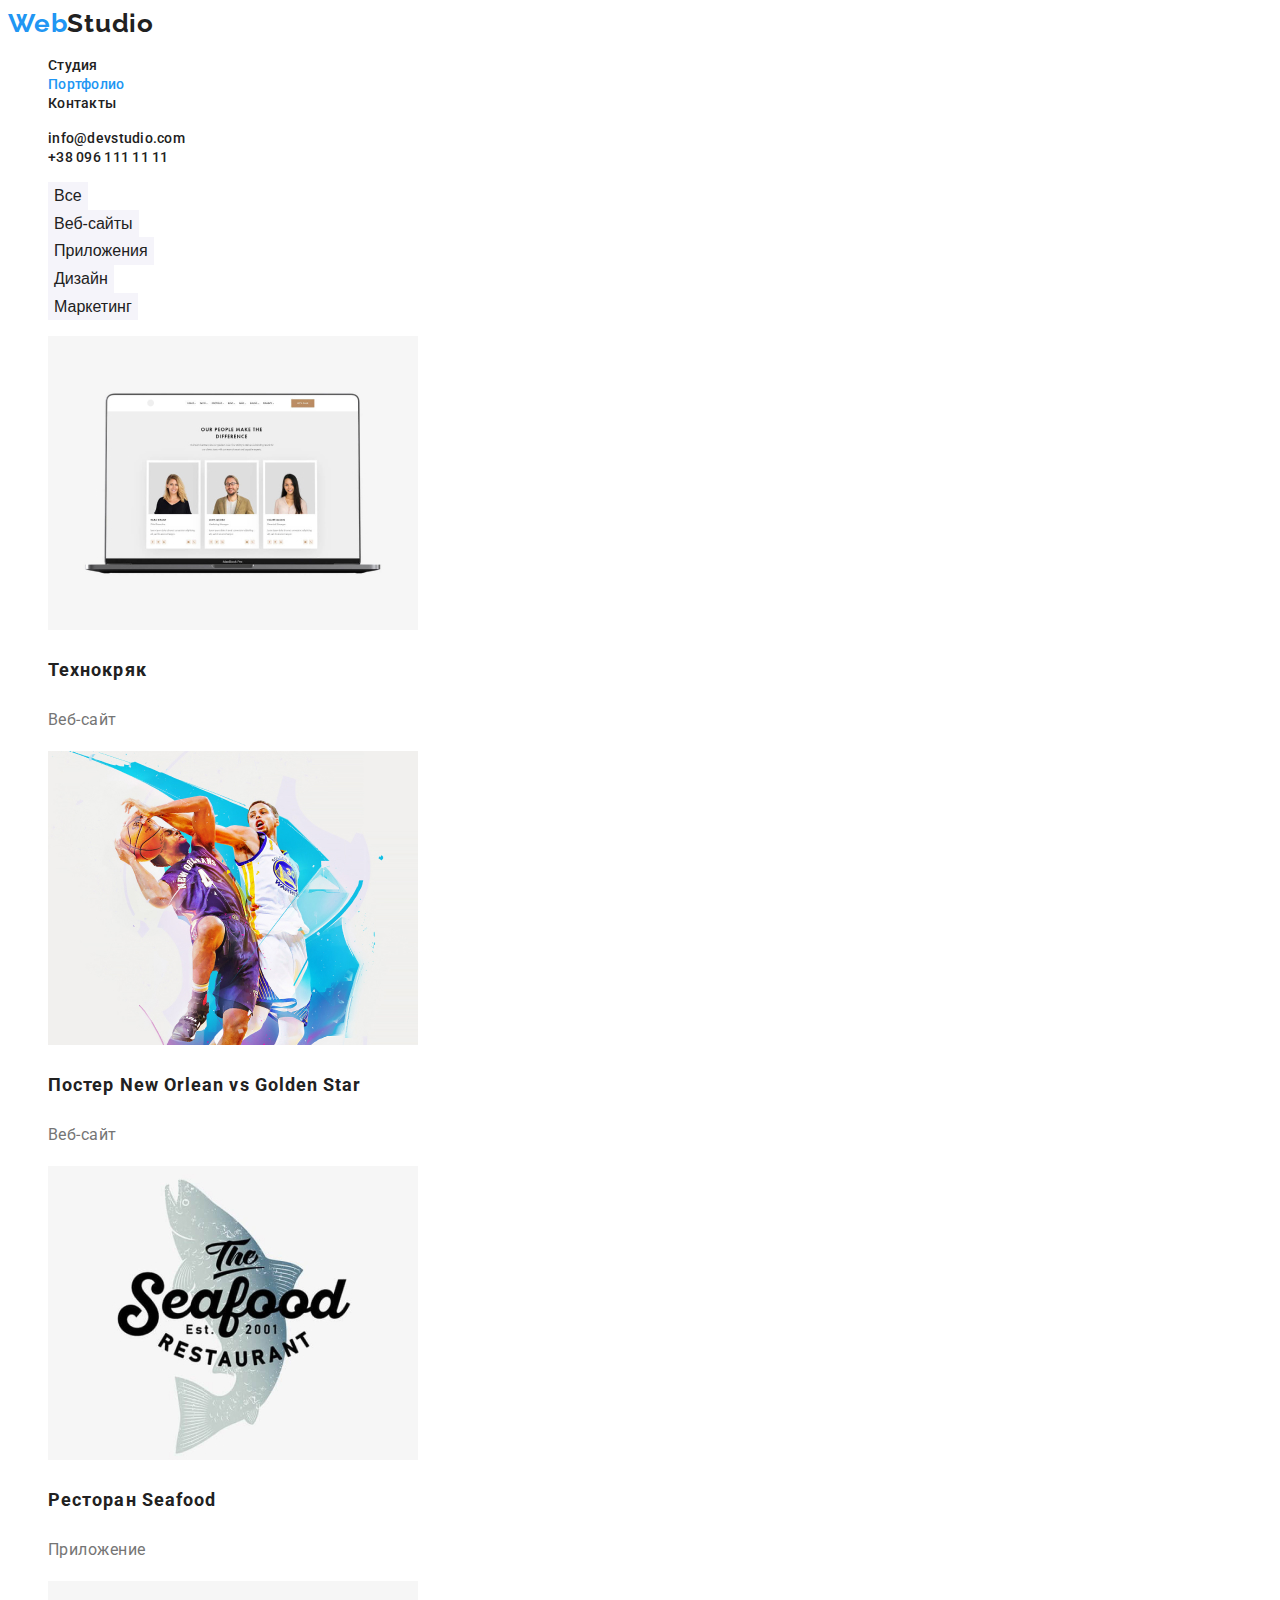
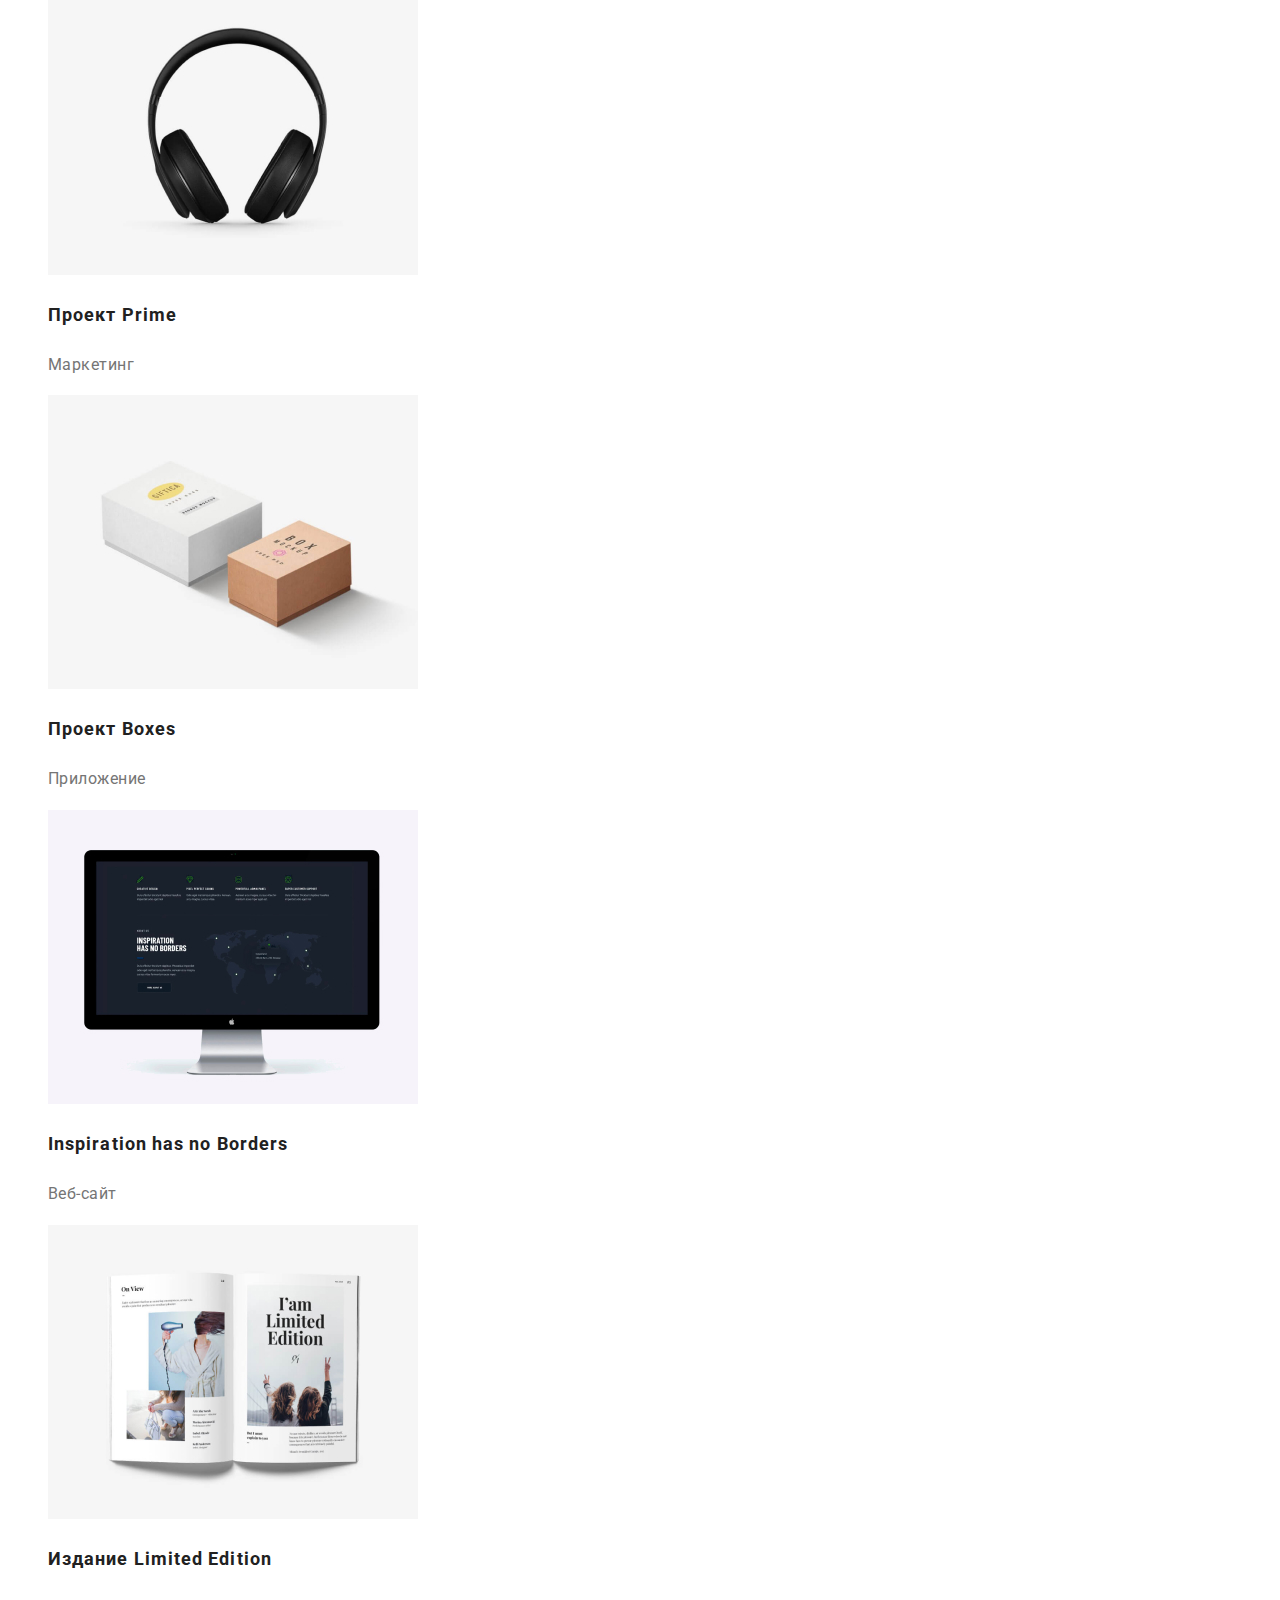
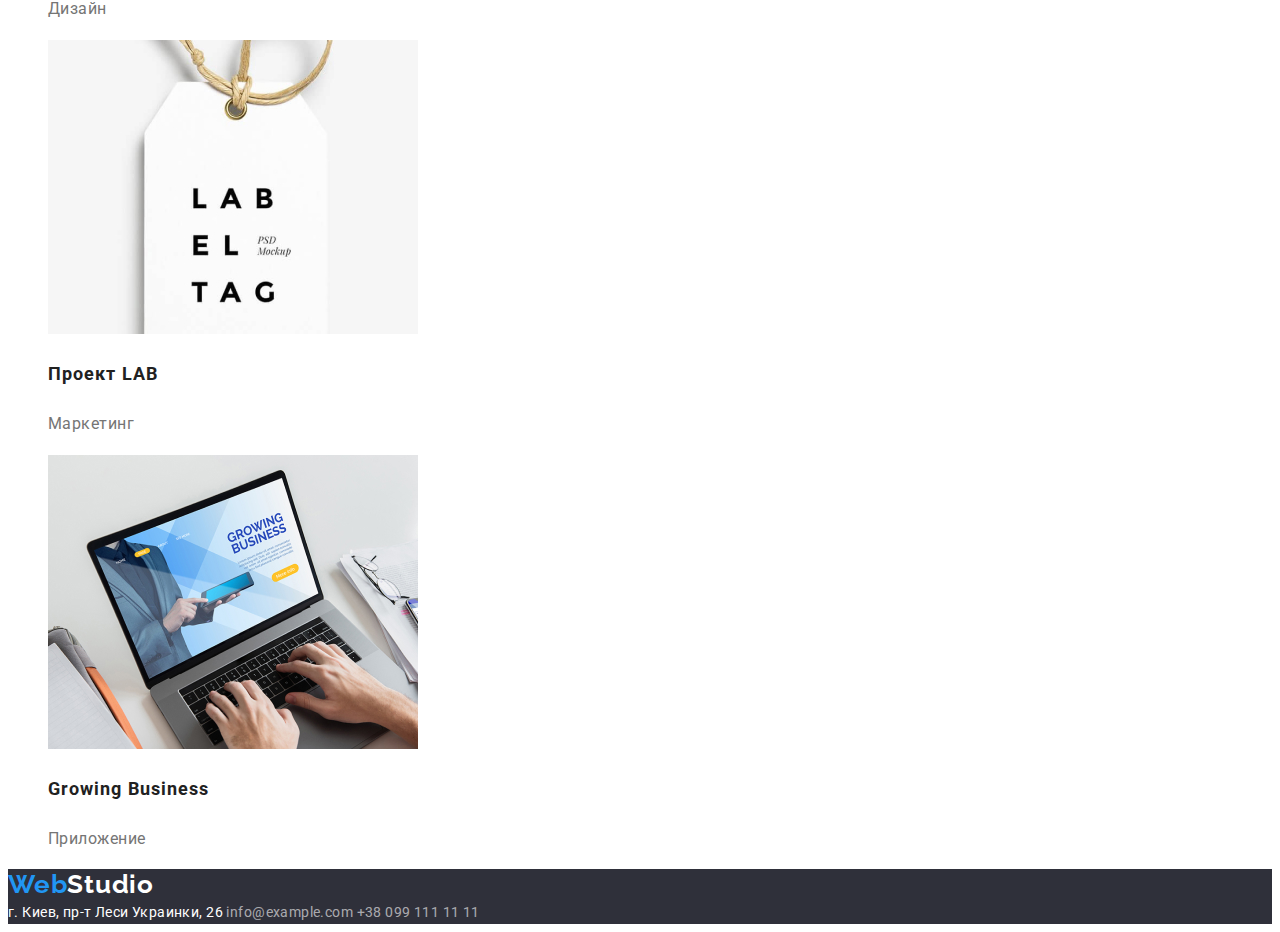
==== portfolio.html @ ae4a67eb "Домашняя работа 3" ====
<!DOCTYPE html>
<html lang="en">
  <head>
    <meta charset="UTF-8" />
    <meta http-equiv="X-UA-Compatible" content="IE=edge" />
    <meta name="viewport" content="width=device-width, initial-scale=1.0" />
    <title>Portfolio</title>
    <link
      rel="stylesheet"
      href="https://cdnjs.cloudflare.com/ajax/libs/modern-normalize/1.0.0/modern-normalize.min.css"
      integrity="sha512-ISS7cAi1PEhQ8jnbJpJZMd29NlhNj4AWYyLOSp2CE/CsHxTCu+r+t0D2yoJudVrd0/8fTVPUVDzY5Tvli75u/g=="
      crossorigin="anonymous"
    />
    <link rel="preconnect" href="https://fonts.gstatic.com" />
    <link
      href="https://fonts.googleapis.com/css2?family=Raleway:wght@700&family=Roboto:wght@400;500;700;900&display=swap"
      rel="stylesheet"
    />
    <link rel="stylesheet" href="./css/common.css" />
    <link rel="stylesheet" href="./css/style.css" />
  </head>
  <body>
    <header>
      <nav>
        <a class="logo" href="./index.html"
          >Web<span class="header-studio">Studio</span></a
        >
        <ul class="site-nav">
          <li>
            <a class="link" href="./index.html">Студия</a>
          </li>
          <li>
            <a class="link current" href="./portfolio.html">Портфолио</a>
          </li>
          <li>
            <a class="link" href="#">Контакты</a>
          </li>
        </ul>
      </nav>
      <ul>
        <li>
          <a class="link" href="mailto:info@devstudio.com"
            >info@devstudio.com</a
          >
        </li>
        <li>
          <a class="link" href="tel:+380961111111">+38 096 111 11 11</a>
        </li>
      </ul>
    </header>
    <section>
      <h1 class="visually-hidden">Наши работы</h1>
      <ul class="filter">
        <li>
          <button class="btn-filter">Все</button>
        </li>
        <li>
          <button class="btn-filter">Веб-сайты</button>
        </li>
        <li>
          <button class="btn-filter">Приложения</button>
        </li>
        <li>
          <button class="btn-filter">Дизайн</button>
        </li>
        <li>
          <button class="btn-filter">Маркетинг</button>
        </li>
      </ul>
      <ul class="list">
        <li>
          <img src="./images/techno_crack.jpg" alt="Технокряк" width="370" />
          <h3 class="list-project">Технокряк</h3>
          <p class="text-filter">Веб-сайт</p>
        </li>
        <li>
          <img
            src="./images/new_orlean_vs_golden_star_poster.jpg"
            alt="Постер New Orlean vs Golden Star"
            width="370"
          />
          <h3 class="list-project">Постер New Orlean vs Golden Star</h3>
          <p class="text-filter">Веб-сайт</p>
        </li>
        <li>
          <img
            src="./images/seafood_restaurant.jpg"
            alt="Ресторан Seafood"
            width="370"
          />
          <h3 class="list-project">Ресторан Seafood</h3>
          <p class="text-filter">Приложение</p>
        </li>
        <li>
          <img
            src="./images/prime_project.jpg"
            alt="Проект Prime"
            width="370"
          />
          <h3 class="list-project">Проект Prime</h3>
          <p class="text-filter">Маркетинг</p>
        </li>
        <li>
          <img
            src="./images/boxes_project.jpg"
            alt="Проект Boxes"
            width="370"
          />
          <h3 class="list-project">Проект Boxes</h3>
          <p class="text-filter">Приложение</p>
        </li>
        <li>
          <img
            src="./images/inspiration_has_no_borders.jpg"
            alt="Inspiration has no Borders"
            width="370"
          />
          <h3 class="list-project">Inspiration has no Borders</h3>
          <p class="text-filter">Веб-сайт</p>
        </li>
        <li>
          <img
            src="./images/limited_edition.jpg"
            alt="Издание Limited Edition"
            width="370"
          />
          <h3 class="list-project">Издание Limited Edition</h3>
          <p class="text-filter">Дизайн</p>
        </li>
        <li>
          <img src="./images/lab_project.jpg" alt="Проект LAB" width="370" />
          <h3 class="list-project">Проект LAB</h3>
          <p class="text-filter">Маркетинг</p>
        </li>
        <li>
          <img
            src="./images/growing_business.jpg"
            alt="Growing Business"
            width="370"
          />
          <h3 class="list-project">Growing Business</h3>
          <p class="text-filter">Приложение</p>
        </li>
      </ul>
    </section>
    <footer>
      <a class="footer-logo" href="./index.html"
        >Web<span class="footer-studio">Studio</span></a
      >
      <address class="address">
        г. Киев, пр-т Леси Украинки, 26
        <a class="contacts" href="mailto:info@example.com">info@example.com</a>
        <a class="contacts" href="tel:+380991111111">+38 099 111 11 11</a>
      </address>
    </footer>
  </body>
</html>
---- css/common.css ----
:root {
  --text-black: #212121;
  --text-grey: #757575;
  --text-grey-op60: 255, 255, 255, 0, 6;
  --text-white: #ffffff;
  --blue: #2196f3;
  --header-color: #ffffff;
  --dop-page-color: #2f303a;
  --page-color-op10: 245, 244, 250, 1;
}

.visually-hidden {
  position: absolute;
  width: 1px;
  height: 1px;
  margin: -1px;
  border: 0;
  padding: 0;

  white-space: nowrap;
  clip-path: inset(100%);
  clip: rect(0 0 0 0);
  overflow: hidden;
}

ul {
  list-style: none;
}

a,
address {
  text-decoration: none;
}

button {
  cursor: pointer;
  border: none;
  outline: none;
}
---- css/style.css ----
/* index css */

body {
  font-family: 'Roboto', sans-serif;
  font-style: normal;
}

.link {
  font-weight: 500;
  font-size: 14px;
  line-height: 1.2;
  letter-spacing: 0.02em;
  color: var(--text-black);
}

.link:hover,
.link:focus {
  color: var(--blue);
}

.site-nav .link.current {
  color: var(--blue);
}

.logo,
.footer-logo {
  font-family: 'Raleway', sans-serif;
  font-style: normal;
  font-weight: 700;
  font-size: 26px;
  line-height: 1.2;
  letter-spacing: 0.03em;
  color: var(--blue);
}

.header-studio {
  color: var(--text-black);
}

.title-hero {
  font-weight: 900;
  font-size: 44px;
  line-height: 1.36;
  text-align: center;
  color: var(--text-white);
  background: #2f303a;
  letter-spacing: 0.06em;
  text-transform: uppercase;
}

.btn-hero {
  font-weight: 700;
  font-size: 16px;
  line-height: 1.9;
  letter-spacing: 0.06em;
  color: var(--text-white);
  background: var(--blue);
  border: none;
  outline: none;
}

.title-benefits {
  font-weight: 700;
  font-size: 14px;
  line-height: 1.2;
  letter-spacing: 0.03em;
  text-transform: uppercase;
  color: var(--text-black);
}

.text-benefits {
  font-weight: 400;
  font-size: 14px;
  line-height: 1.7;
  letter-spacing: 0.03em;
  color: var(--text-grey);
}

.title {
  font-weight: 700;
  font-size: 36px;
  line-height: 1.2;
  text-align: center;
  letter-spacing: 0.03em;
  color: var(--text-black);
}

.team {
  background: #f5f4fa;
}

.title-team {
  font-weight: 500;
  font-size: 16px;
  line-height: 1.2;
  text-align: center;
  letter-spacing: 0.03em;
  color: var(--text-black);
}

.text-team {
  font-weight: 400;
  font-size: 16px;
  line-height: 1.2;
  text-align: center;
  letter-spacing: 0.03em;
  color: var(--text-grey);
}

.footer-studio {
  color: var(--header-color);
}

.logo .footer-logo {
  color: var(--blue);
}

footer {
  background: #2f303a;
}

.address {
  font-style: 400;
  font-size: 14px;
  line-height: 1.7;

  color: var(--white-color-);
}

.address,
.contacts {
  font-style: normal;
  font-weight: 400;
  font-size: 14px;
  line-height: 1.7;
  letter-spacing: 0.03em;
}

.address {
  color: var(--header-color);
}

.contacts {
  color: rgba(255, 255, 255, 0.6);
}

/* portfolio css */

.btn-filter {
  font-size: 16px;
  line-height: 1.6;
  color: var(--text-black);
  background: #f5f4fa;
}

.btn-filter:hover,
.btn-filter:focus {
  color: var(--header-color);
  background-color: var(--blue);
}

.list-project {
  font-weight: 700;
  font-size: 18px;
  line-height: 2;
  letter-spacing: 0.06em;
  color: var(--text-black);
}

.text-filter {
  font-weight: 400;
  font-size: 16px;
  line-height: 1.8;
  letter-spacing: 0.03em;
  color: var(--text-grey);
}
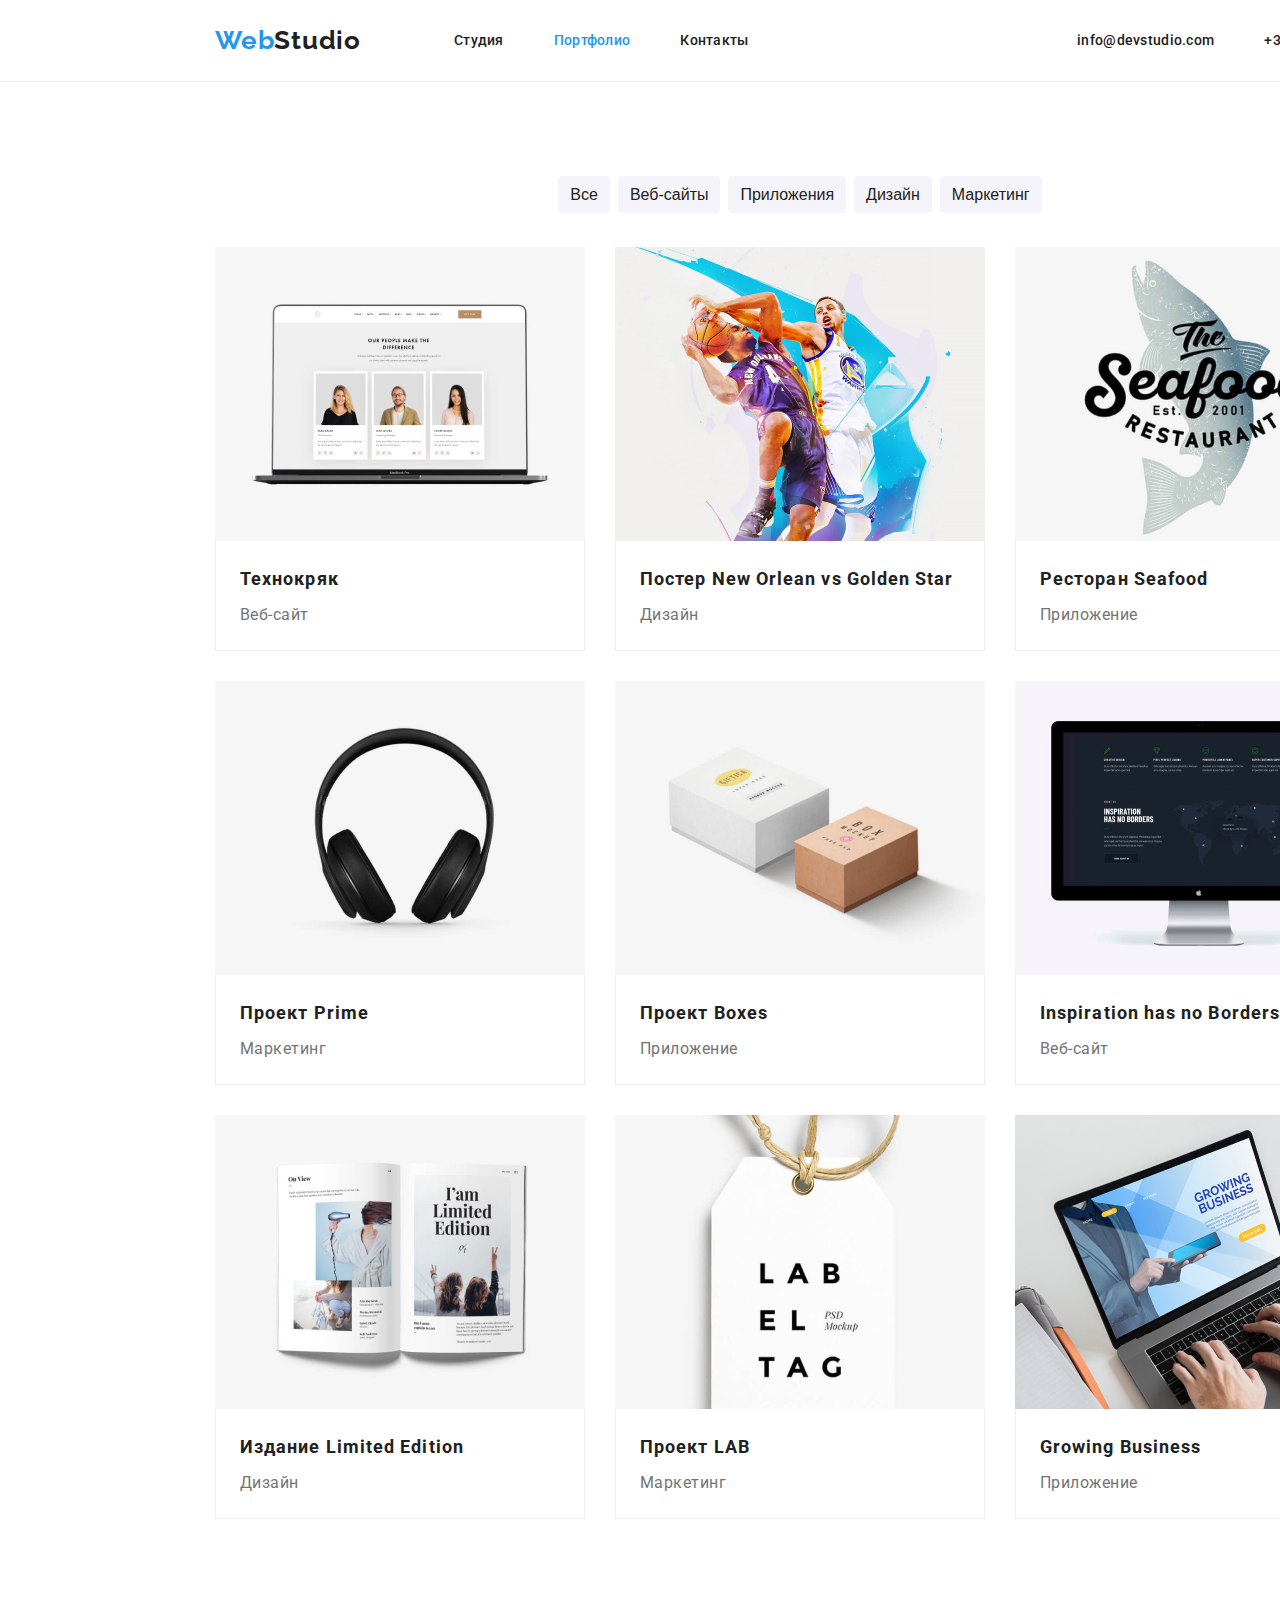
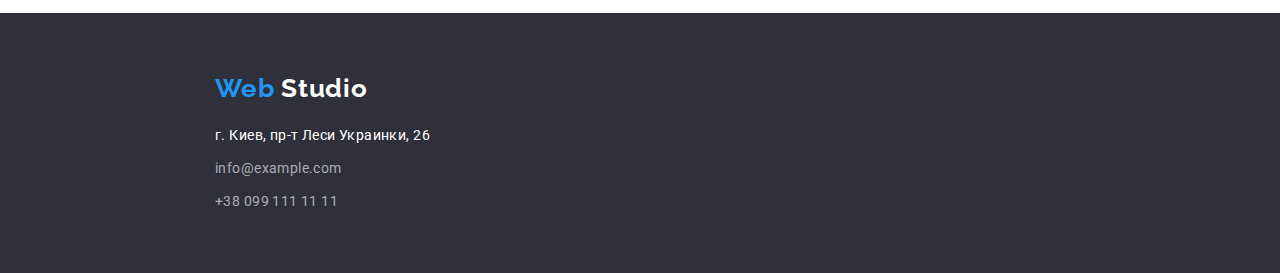
==== commit 280c3b85: "Домашняя работа 3" ====
--- a/portfolio.html
+++ b/portfolio.html
@@ -21,137 +21,218 @@
   </head>
   <body>
     <header>
-      <nav>
-        <a class="logo" href="./index.html"
-          >Web<span class="header-studio">Studio</span></a
-        >
+      <div class="container site">
+        <nav class="site-logo">
+          <a class="logo" href="./index.html"
+            >Web<span class="header-studio">Studio</span>
+          </a>
+          <ul class="site-nav">
+            <li class="item">
+              <a class="link" href="./index.html">Студия</a>
+            </li>
+            <li class="item">
+              <a class="link current" href="./portfolio.html">Портфолио</a>
+            </li>
+            <li class="item">
+              <a class="link" href="#">Контакты</a>
+            </li>
+          </ul>
+        </nav>
         <ul class="site-nav">
-          <li>
-            <a class="link" href="./index.html">Студия</a>
-          </li>
-          <li>
-            <a class="link current" href="./portfolio.html">Портфолио</a>
-          </li>
-          <li>
-            <a class="link" href="#">Контакты</a>
+          <li class="item">
+            <a class="link" href="mailto:info@devstudio.com"
+              >info@devstudio.com</a
+            >
+          </li>
+          <li class="item">
+            <a class="link" href="tel:+380961111111">+38 096 111 11 11</a>
           </li>
         </ul>
-      </nav>
-      <ul>
-        <li>
-          <a class="link" href="mailto:info@devstudio.com"
-            >info@devstudio.com</a
-          >
-        </li>
-        <li>
-          <a class="link" href="tel:+380961111111">+38 096 111 11 11</a>
-        </li>
-      </ul>
+      </div>
     </header>
+    <!-- проекты -->
     <section>
-      <h1 class="visually-hidden">Наши работы</h1>
-      <ul class="filter">
-        <li>
-          <button class="btn-filter">Все</button>
-        </li>
-        <li>
-          <button class="btn-filter">Веб-сайты</button>
-        </li>
-        <li>
-          <button class="btn-filter">Приложения</button>
-        </li>
-        <li>
-          <button class="btn-filter">Дизайн</button>
-        </li>
-        <li>
-          <button class="btn-filter">Маркетинг</button>
-        </li>
-      </ul>
-      <ul class="list">
-        <li>
-          <img src="./images/techno_crack.jpg" alt="Технокряк" width="370" />
-          <h3 class="list-project">Технокряк</h3>
-          <p class="text-filter">Веб-сайт</p>
-        </li>
-        <li>
-          <img
-            src="./images/new_orlean_vs_golden_star_poster.jpg"
-            alt="Постер New Orlean vs Golden Star"
-            width="370"
-          />
-          <h3 class="list-project">Постер New Orlean vs Golden Star</h3>
-          <p class="text-filter">Веб-сайт</p>
-        </li>
-        <li>
-          <img
-            src="./images/seafood_restaurant.jpg"
-            alt="Ресторан Seafood"
-            width="370"
-          />
-          <h3 class="list-project">Ресторан Seafood</h3>
-          <p class="text-filter">Приложение</p>
-        </li>
-        <li>
-          <img
-            src="./images/prime_project.jpg"
-            alt="Проект Prime"
-            width="370"
-          />
-          <h3 class="list-project">Проект Prime</h3>
-          <p class="text-filter">Маркетинг</p>
-        </li>
-        <li>
-          <img
-            src="./images/boxes_project.jpg"
-            alt="Проект Boxes"
-            width="370"
-          />
-          <h3 class="list-project">Проект Boxes</h3>
-          <p class="text-filter">Приложение</p>
-        </li>
-        <li>
-          <img
-            src="./images/inspiration_has_no_borders.jpg"
-            alt="Inspiration has no Borders"
-            width="370"
-          />
-          <h3 class="list-project">Inspiration has no Borders</h3>
-          <p class="text-filter">Веб-сайт</p>
-        </li>
-        <li>
-          <img
-            src="./images/limited_edition.jpg"
-            alt="Издание Limited Edition"
-            width="370"
-          />
-          <h3 class="list-project">Издание Limited Edition</h3>
-          <p class="text-filter">Дизайн</p>
-        </li>
-        <li>
-          <img src="./images/lab_project.jpg" alt="Проект LAB" width="370" />
-          <h3 class="list-project">Проект LAB</h3>
-          <p class="text-filter">Маркетинг</p>
-        </li>
-        <li>
-          <img
-            src="./images/growing_business.jpg"
-            alt="Growing Business"
-            width="370"
-          />
-          <h3 class="list-project">Growing Business</h3>
-          <p class="text-filter">Приложение</p>
-        </li>
-      </ul>
+      <div class="container job">
+        <h1 class="visually-hidden">Наши работы</h1>
+        <ul class="filter">
+          <li class="filter-item">
+            <button class="btn-filter">Все</button>
+          </li>
+          <li class="filter-item">
+            <button class="btn-filter">Веб-сайты</button>
+          </li>
+          <li class="filter-item">
+            <button class="btn-filter">Приложения</button>
+          </li>
+          <li class="filter-item">
+            <button class="btn-filter">Дизайн</button>
+          </li>
+          <li class="filter-item">
+            <button class="btn-filter">Маркетинг</button>
+          </li>
+        </ul>
+
+        <ul class="list">
+          <li class="list-item">
+            <a href="" class="card">
+              <div class="card-thumb">
+                <img
+                  src="./images/techno_crack.jpg"
+                  alt="Технокряк"
+                  width="370"
+                />
+              </div>
+              <div class="card-content">
+                <h3 class="list-project">Технокряк</h3>
+                <p class="text-filter">Веб-сайт</p>
+              </div>
+            </a>
+          </li>
+
+          <li class="list-item">
+            <a href="" class="card">
+              <div class="card-thumb">
+                <img
+                  src="./images/new_orlean_vs_golden_star_poster.jpg"
+                  alt="Постер New Orlean vs Golden Star"
+                  width="370"
+                />
+              </div>
+              <div class="card-content">
+                <h3 class="list-project">Постер New Orlean vs Golden Star</h3>
+                <p class="text-filter">Дизайн</p>
+              </div>
+            </a>
+          </li>
+
+          <li class="list-item">
+            <a href="" class="card">
+              <div class="card-thumb">
+                <img
+                  src="./images/seafood_restaurant.jpg"
+                  alt="Ресторан Seafood"
+                  width="370"
+                />
+              </div>
+              <div class="card-content">
+                <h3 class="list-project">Ресторан Seafood</h3>
+                <p class="text-filter">Приложение</p>
+              </div>
+            </a>
+          </li>
+
+          <li class="list-item">
+            <a href="" class="card">
+              <div class="card-thumb">
+                <img
+                  src="./images/prime_project.jpg"
+                  alt="Проект Prime"
+                  width="370"
+                />
+              </div>
+              <div class="card-content">
+                <h3 class="list-project">Проект Prime</h3>
+                <p class="text-filter">Маркетинг</p>
+              </div>
+            </a>
+          </li>
+
+          <li class="list-item">
+            <a href="" class="card">
+              <div class="card-thumb">
+                <img
+                  src="./images/boxes_project.jpg"
+                  alt="Проект Boxes"
+                  width="370"
+                />
+              </div>
+              <div class="card-content">
+                <h3 class="list-project">Проект Boxes</h3>
+                <p class="text-filter">Приложение</p>
+              </div>
+            </a>
+          </li>
+
+          <li class="list-item">
+            <a href="" class="card">
+              <div class="card-thumb">
+                <img
+                  src="./images/inspiration_has_no_borders.jpg"
+                  alt="Inspiration has no Borders"
+                  width="370"
+                />
+              </div>
+              <div class="card-content">
+                <h3 class="list-project">Inspiration has no Borders</h3>
+                <p class="text-filter">Веб-сайт</p>
+              </div>
+            </a>
+          </li>
+
+          <li class="list-item">
+            <a href="" class="card">
+              <div class="card-thumb">
+                <img
+                  src="./images/limited_edition.jpg"
+                  alt="Издание Limited Edition"
+                  width="370"
+                />
+              </div>
+              <div class="card-content">
+                <h3 class="list-project">Издание Limited Edition</h3>
+                <p class="text-filter">Дизайн</p>
+              </div>
+            </a>
+          </li>
+
+          <li class="list-item">
+            <a href="" class="card">
+              <div class="card-thumb">
+                <img
+                  src="./images/lab_project.jpg"
+                  alt="Проект LAB"
+                  width="370"
+                />
+              </div>
+              <div class="card-content">
+                <h3 class="list-project">Проект LAB</h3>
+                <p class="text-filter">Маркетинг</p>
+              </div>
+            </a>
+          </li>
+
+          <li class="list-item">
+            <a href="" class="card">
+              <div class="card-thumb">
+                <img
+                  src="./images/growing_business.jpg"
+                  alt="Growing Business"
+                  width="370"
+                />
+              </div>
+              <div class="card-content">
+                <h3 class="list-project">Growing Business</h3>
+                <p class="text-filter">Приложение</p>
+              </div>
+            </a>
+          </li>
+        </ul>
+      </div>
     </section>
     <footer>
-      <a class="footer-logo" href="./index.html"
-        >Web<span class="footer-studio">Studio</span></a
-      >
-      <address class="address">
-        г. Киев, пр-т Леси Украинки, 26
-        <a class="contacts" href="mailto:info@example.com">info@example.com</a>
-        <a class="contacts" href="tel:+380991111111">+38 099 111 11 11</a>
-      </address>
+      <div class="container">
+        <a class="footer-logo" href="./index.html"
+          >Web
+          <span class="footer-studio">Studio</span>
+        </a>
+        <address class="address">
+          г. Киев, пр-т Леси Украинки, 26
+          <a class="contacts" href="mailto:info@example.com"
+            >info@example.com</a
+          >
+          <a class="contacts" href="tel:+380991111111">+38 099 111 11 11</a>
+        </address>
+      </div>
     </footer>
   </body>
 </html>
--- a/css/common.css
+++ b/css/common.css
@@ -7,6 +7,7 @@
   --header-color: #ffffff;
   --dop-page-color: #2f303a;
   --page-color-op10: 245, 244, 250, 1;
+  --list-item-gap: 30px;
 }
 
 .visually-hidden {
@@ -23,8 +24,11 @@
   overflow: hidden;
 }
 
-ul {
+ul,
+li {
   list-style: none;
+  padding: 0;
+  margin: 0;
 }
 
 a,
@@ -37,3 +41,33 @@
   border: none;
   outline: none;
 }
+
+h1,
+h2,
+h3,
+p {
+  margin: 0;
+  padding: 0;
+}
+
+* {
+  box-sizing: border-box;
+  margin: 0;
+  padding: 0;
+}
+
+*::before,
+*::after {
+  box-sizing: inherit;
+}
+
+a {
+  display: block;
+  text-decoration: none;
+}
+
+img {
+  display: block;
+  max-width: 100%;
+  height: auto;
+}
--- a/css/style.css
+++ b/css/style.css
@@ -3,9 +3,39 @@
 body {
   font-family: 'Roboto', sans-serif;
   font-style: normal;
+  width: 1600px;
+  margin: auto;
+}
+
+.container {
+  width: 1200px;
+  padding-left: 15px;
+  padding-right: 15px;
+  margin-left: auto;
+  margin-right: auto;
+}
+
+/* header------------------------------------------------------------------ */
+header {
+  border-bottom: 1px solid #ececec;
+}
+
+.site,
+.site-logo {
+  display: flex;
+  justify-content: space-between;
+  align-items: center;
+}
+
+.logo,
+.site-nav {
+  display: flex;
 }
 
 .link {
+  display: block;
+  padding-top: 32px;
+  padding-bottom: 32px;
   font-weight: 500;
   font-size: 14px;
   line-height: 1.2;
@@ -37,7 +67,28 @@
   color: var(--text-black);
 }
 
+.logo {
+  margin-right: 93px;
+}
+
+.site-nav .item + .item {
+  margin-left: 50px;
+}
+
+/* hero------------------------------------------------------------------------- */
+
+.hero {
+  background: #2f303a;
+  padding-top: 200px;
+  padding-bottom: 200px;
+}
+
 .title-hero {
+  display: flex;
+  margin: 0 auto;
+  width: 696px;
+  min-height: 120px;
+
   font-weight: 900;
   font-size: 44px;
   line-height: 1.36;
@@ -49,14 +100,40 @@
 }
 
 .btn-hero {
+  display: flex;
+  margin: 0 auto;
+  margin-top: 30px;
+  padding: 10px 32px;
+
   font-weight: 700;
   font-size: 16px;
   line-height: 1.9;
   letter-spacing: 0.06em;
+
   color: var(--text-white);
   background: var(--blue);
-  border: none;
+  border-radius: 4px;
+  border-color: #000000;
   outline: none;
+}
+
+/* преимущества-------------------------------------------------------------- */
+.benefits {
+  padding-top: 94px;
+}
+
+.list-benefits {
+  display: flex;
+  justify-content: space-evenly;
+}
+
+.item-benefits {
+  width: 270px;
+}
+
+.item-benefits + .item-benefits {
+  margin-left: 30px;
+  min-height: 101px;
 }
 
 .title-benefits {
@@ -74,6 +151,7 @@
   line-height: 1.7;
   letter-spacing: 0.03em;
   color: var(--text-grey);
+  margin-top: 10px;
 }
 
 .title {
@@ -84,9 +162,48 @@
   letter-spacing: 0.03em;
   color: var(--text-black);
 }
+
+/* чем мы занимаемся */
+.work {
+  padding-top: 94px;
+  padding-bottom: 94px;
+}
+
+.list-work {
+  display: flex;
+  margin: 50px;
+  justify-content: center;
+}
+
+.item-work + .item-work {
+  margin-left: 30px;
+}
+
+/* команда--------------------------------------------------------------------- */
 
 .team {
   background: #f5f4fa;
+  padding-top: 94px;
+  padding-bottom: 94px;
+}
+
+.team-list {
+  display: flex;
+  justify-content: space-between;
+  margin-top: 50px;
+}
+
+.team-item + .team-item {
+  margin-left: 30px;
+}
+
+.team-item {
+  background-color: #ffffff;
+  border-radius: 0px 0px 4px 4px;
+}
+
+.team-content {
+  margin: 30px auto;
 }
 
 .title-team {
@@ -99,12 +216,20 @@
 }
 
 .text-team {
+  margin-top: 10px;
+
   font-weight: 400;
   font-size: 16px;
   line-height: 1.2;
   text-align: center;
   letter-spacing: 0.03em;
   color: var(--text-grey);
+}
+
+/* футер---------------------------------------------------------------------------- */
+footer .container {
+  padding-top: 60px;
+  padding-bottom: 60px;
 }
 
 .footer-studio {
@@ -138,19 +263,39 @@
 
 .address {
   color: var(--header-color);
+  margin-top: 20px;
 }
 
 .contacts {
   color: rgba(255, 255, 255, 0.6);
-}
-
-/* portfolio css */
+  margin-top: 9px;
+}
+
+/* ====================== portfolio css ====================== */
+.job {
+  padding-top: 94px;
+  padding-bottom: 94px;
+}
+
+.filter {
+  display: flex;
+  justify-content: center;
+
+  margin-bottom: 34px;
+}
+
+.filter-item + .filter-item {
+  margin-left: 8px;
+}
 
 .btn-filter {
+  display: inline-block;
+  padding: 6px 12px;
   font-size: 16px;
   line-height: 1.6;
   color: var(--text-black);
   background: #f5f4fa;
+  border-radius: 4px;
 }
 
 .btn-filter:hover,
@@ -159,6 +304,25 @@
   background-color: var(--blue);
 }
 
+/* работы------------------------------------------------------------------------- */
+
+.list {
+  display: flex;
+  flex-wrap: wrap;
+
+  margin-left: calc(-1 * var(--list-item-gap));
+  margin-top: calc(-1 * var(--list-item-gap));
+}
+
+.list-item {
+  flex-basis: calc(100% / 3 - var(--list-item-gap));
+
+  margin-left: var(--list-item-gap);
+  margin-top: var(--list-item-gap);
+
+  border-radius: 1px solid #eeeeee;
+}
+
 .list-project {
   font-weight: 700;
   font-size: 18px;
@@ -167,7 +331,15 @@
   color: var(--text-black);
 }
 
+.card-content {
+  padding: 20px 24px;
+  border: 1px solid #eeeeee;
+  border-top: none;
+}
+
 .text-filter {
+  margin-top: 4px;
+
   font-weight: 400;
   font-size: 16px;
   line-height: 1.8;
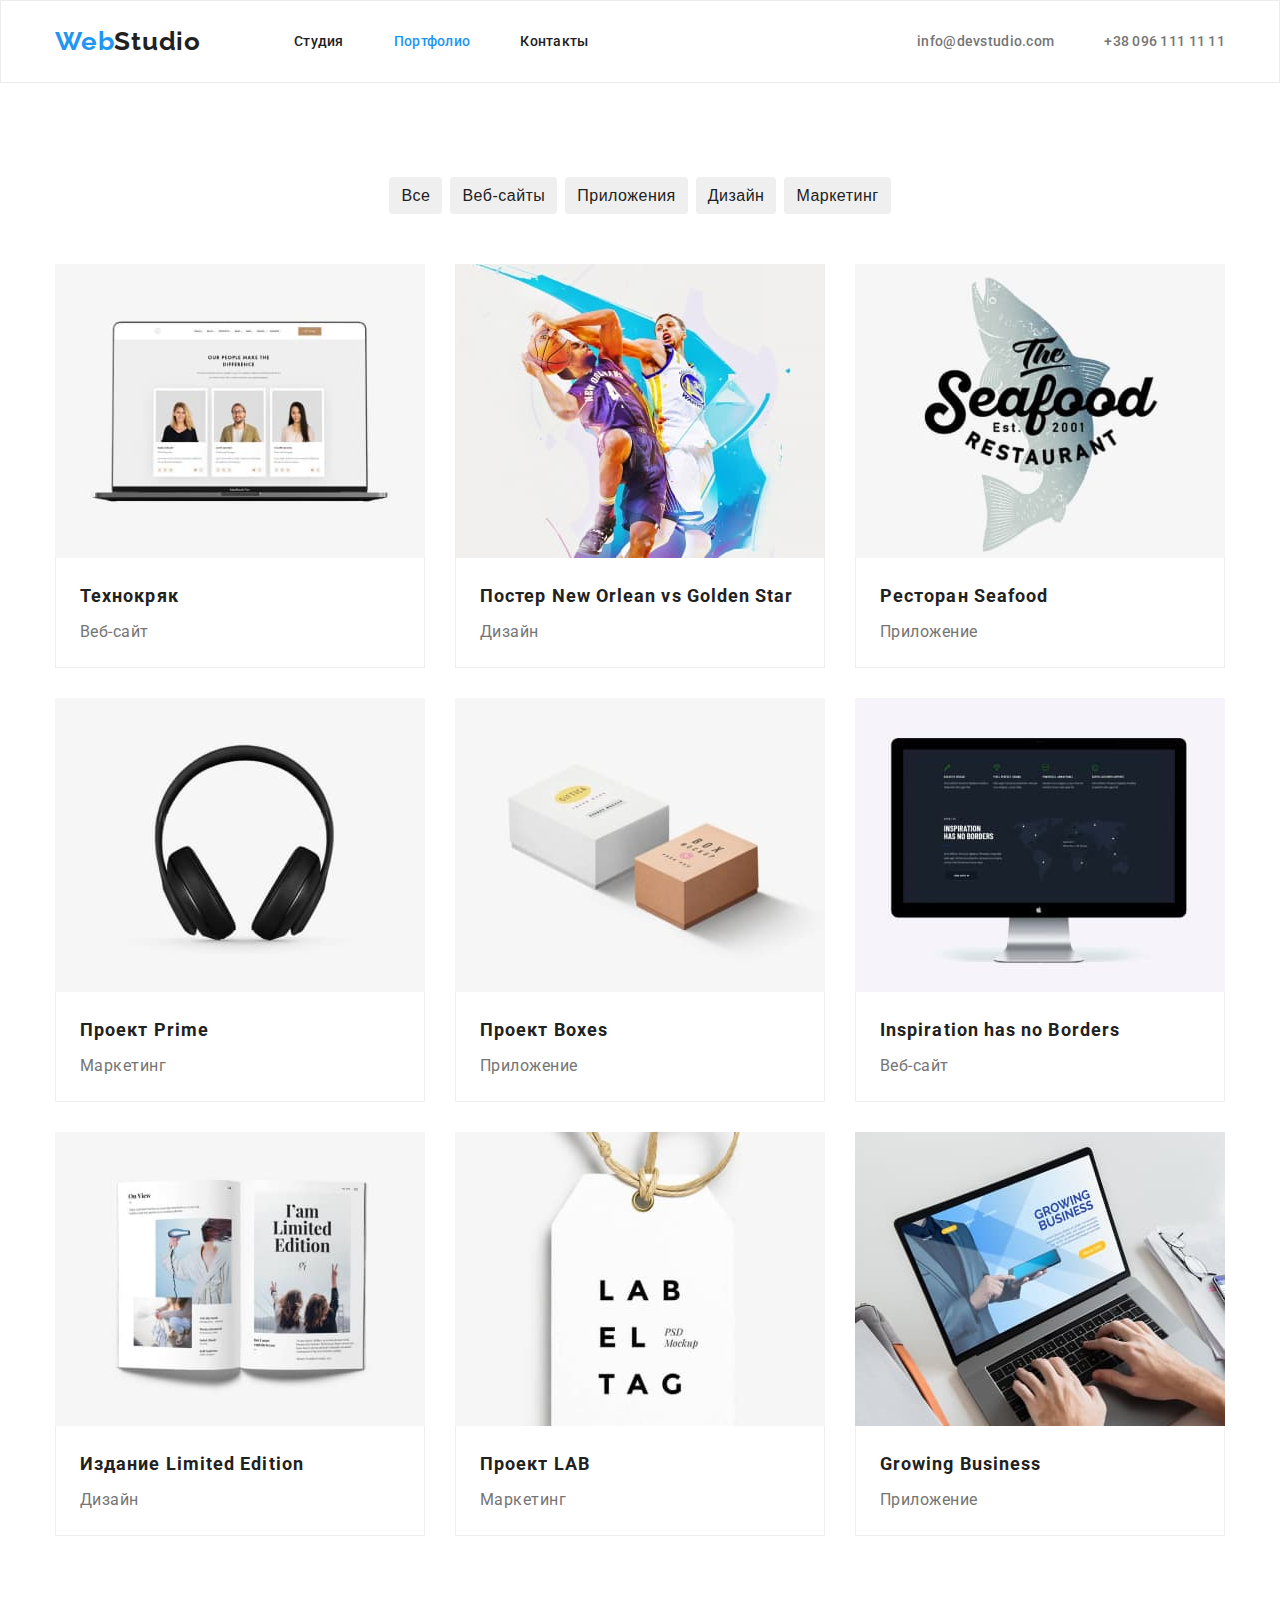
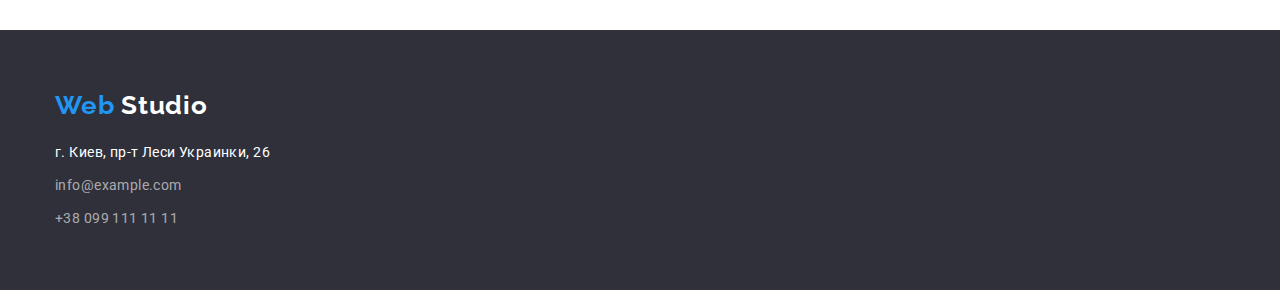
==== commit d8b479f7: "21.02.2021" ====
--- a/portfolio.html
+++ b/portfolio.html
@@ -22,58 +22,67 @@
   <body>
     <header>
       <div class="container site">
-        <nav class="site-logo">
-          <a class="logo" href="./index.html"
-            >Web<span class="header-studio">Studio</span>
-          </a>
-          <ul class="site-nav">
-            <li class="item">
+        <nav class="nav">
+          <a class="logo" href="./index.html">Web<span>Studio</span> </a>
+          <ul class="nav-list">
+            <li class="nav-item item">
               <a class="link" href="./index.html">Студия</a>
             </li>
-            <li class="item">
+            <li class="nav-item item">
               <a class="link current" href="./portfolio.html">Портфолио</a>
             </li>
-            <li class="item">
+            <li class="nav-item item">
               <a class="link" href="#">Контакты</a>
             </li>
           </ul>
         </nav>
-        <ul class="site-nav">
-          <li class="item">
+        <ul class="contact-list">
+          <li class="contact-item item">
             <a class="link" href="mailto:info@devstudio.com"
               >info@devstudio.com</a
             >
           </li>
-          <li class="item">
+          <li class="contact-item item">
             <a class="link" href="tel:+380961111111">+38 096 111 11 11</a>
           </li>
         </ul>
       </div>
     </header>
-    <!-- проекты -->
-    <section>
-      <div class="container job">
+
+    <!-- job============================================================= -->
+
+    <section class="job">
+      <div class="container">
         <h1 class="visually-hidden">Наши работы</h1>
-        <ul class="filter">
-          <li class="filter-item">
-            <button class="btn-filter">Все</button>
-          </li>
-          <li class="filter-item">
-            <button class="btn-filter">Веб-сайты</button>
-          </li>
-          <li class="filter-item">
-            <button class="btn-filter">Приложения</button>
-          </li>
-          <li class="filter-item">
-            <button class="btn-filter">Дизайн</button>
-          </li>
-          <li class="filter-item">
-            <button class="btn-filter">Маркетинг</button>
+
+        <!-- filter-list================================================= -->
+
+        <ul class="filter-list list">
+          <li class="filter-item item">
+            <button class="filter-btn btn">Все</button>
+          </li>
+
+          <li class="filter-item item">
+            <button class="filter-btn btn">Веб-сайты</button>
+          </li>
+
+          <li class="filter-item item">
+            <button class="filter-btn btn">Приложения</button>
+          </li>
+
+          <li class="filter-item item">
+            <button class="filter-btn btn">Дизайн</button>
+          </li>
+
+          <li class="filter-item item">
+            <button class="filter-btn btn">Маркетинг</button>
           </li>
         </ul>
 
-        <ul class="list">
-          <li class="list-item">
+        <!-- job-list================================================= -->
+
+        <ul class="job-list list">
+          <li class="job-item item">
             <a href="" class="card">
               <div class="card-thumb">
                 <img
@@ -89,7 +98,7 @@
             </a>
           </li>
 
-          <li class="list-item">
+          <li class="job-item item">
             <a href="" class="card">
               <div class="card-thumb">
                 <img
@@ -105,7 +114,7 @@
             </a>
           </li>
 
-          <li class="list-item">
+          <li class="job-item item">
             <a href="" class="card">
               <div class="card-thumb">
                 <img
@@ -121,7 +130,7 @@
             </a>
           </li>
 
-          <li class="list-item">
+          <li class="job-item item">
             <a href="" class="card">
               <div class="card-thumb">
                 <img
@@ -137,7 +146,7 @@
             </a>
           </li>
 
-          <li class="list-item">
+          <li class="job-item item">
             <a href="" class="card">
               <div class="card-thumb">
                 <img
@@ -153,7 +162,7 @@
             </a>
           </li>
 
-          <li class="list-item">
+          <li class="job-item item">
             <a href="" class="card">
               <div class="card-thumb">
                 <img
@@ -169,7 +178,7 @@
             </a>
           </li>
 
-          <li class="list-item">
+          <li class="job-item item">
             <a href="" class="card">
               <div class="card-thumb">
                 <img
@@ -185,7 +194,7 @@
             </a>
           </li>
 
-          <li class="list-item">
+          <li class="job-item item">
             <a href="" class="card">
               <div class="card-thumb">
                 <img
@@ -201,7 +210,7 @@
             </a>
           </li>
 
-          <li class="list-item">
+          <li class="job-item item">
             <a href="" class="card">
               <div class="card-thumb">
                 <img
@@ -221,9 +230,9 @@
     </section>
     <footer>
       <div class="container">
-        <a class="footer-logo" href="./index.html"
+        <a class="logo footer" href="./index.html"
           >Web
-          <span class="footer-studio">Studio</span>
+          <span>Studio</span>
         </a>
         <address class="address">
           г. Киев, пр-т Леси Украинки, 26
--- a/css/common.css
+++ b/css/common.css
@@ -4,7 +4,6 @@
   --text-grey-op60: 255, 255, 255, 0, 6;
   --text-white: #ffffff;
   --blue: #2196f3;
-  --header-color: #ffffff;
   --dop-page-color: #2f303a;
   --page-color-op10: 245, 244, 250, 1;
   --list-item-gap: 30px;
--- a/css/style.css
+++ b/css/style.css
@@ -1,9 +1,7 @@
-/* index css */
-
 body {
   font-family: 'Roboto', sans-serif;
   font-style: normal;
-  width: 1600px;
+  max-width: 1600px;
   margin: auto;
 }
 
@@ -15,32 +13,44 @@
   margin-right: auto;
 }
 
-/* header------------------------------------------------------------------ */
+/* index css----------------------------------------------------------------- */
+
+/* header-------------------------------------------------------------------- */
 header {
-  border-bottom: 1px solid #ececec;
-}
-
-.site,
-.site-logo {
-  display: flex;
-  justify-content: space-between;
-  align-items: center;
-}
-
-.logo,
-.site-nav {
-  display: flex;
+  border: 1px solid #ececec;
+}
+
+.logo {
+  font-family: 'Raleway', sans-serif;
+  font-style: normal;
+  font-weight: 700;
+  font-size: 26px;
+  line-height: 1.2;
+  letter-spacing: 0.03em;
+
+  color: var(--blue);
+}
+
+.logo span {
+  color: var(--text-black);
 }
 
 .link {
-  display: block;
   padding-top: 32px;
   padding-bottom: 32px;
+
   font-weight: 500;
   font-size: 14px;
   line-height: 1.2;
   letter-spacing: 0.02em;
-  color: var(--text-black);
+}
+
+.nav-item .link {
+  color: var(--text-black);
+}
+
+.contact-item .link {
+  color: var(--text-grey);
 }
 
 .link:hover,
@@ -48,43 +58,36 @@
   color: var(--blue);
 }
 
-.site-nav .link.current {
+.link.current {
   color: var(--blue);
 }
 
-.logo,
-.footer-logo {
-  font-family: 'Raleway', sans-serif;
-  font-style: normal;
-  font-weight: 700;
-  font-size: 26px;
-  line-height: 1.2;
-  letter-spacing: 0.03em;
-  color: var(--blue);
-}
-
-.header-studio {
-  color: var(--text-black);
-}
-
-.logo {
-  margin-right: 93px;
-}
-
-.site-nav .item + .item {
+.site,
+.nav,
+.nav-list,
+.contact-list {
+  display: flex;
+  justify-content: space-between;
+  align-items: center;
+}
+
+.nav-list .item + .item,
+.contact-list .item + .item {
   margin-left: 50px;
 }
 
-/* hero------------------------------------------------------------------------- */
-
+.nav-list {
+  margin-left: 93px;
+}
+
+/* hero---------------------------------------------------------------------- */
 .hero {
-  background: #2f303a;
   padding-top: 200px;
   padding-bottom: 200px;
-}
-
-.title-hero {
-  display: flex;
+  background-color: var(--dop-page-color);
+}
+
+.hero-title {
   margin: 0 auto;
   width: 696px;
   min-height: 120px;
@@ -93,98 +96,113 @@
   font-size: 44px;
   line-height: 1.36;
   text-align: center;
-  color: var(--text-white);
-  background: #2f303a;
   letter-spacing: 0.06em;
   text-transform: uppercase;
-}
-
-.btn-hero {
-  display: flex;
-  margin: 0 auto;
+
+  color: var(--text-white);
+}
+
+.hero-btn {
+  display: flex;
+  margin-left: auto;
+  margin-right: auto;
   margin-top: 30px;
   padding: 10px 32px;
 
   font-weight: 700;
   font-size: 16px;
   line-height: 1.9;
+  text-align: center;
   letter-spacing: 0.06em;
 
   color: var(--text-white);
   background: var(--blue);
   border-radius: 4px;
   border-color: #000000;
-  outline: none;
-}
-
-/* преимущества-------------------------------------------------------------- */
+  overflow: none;
+}
+
+/* benefits------------------------------------------------------------------ */
 .benefits {
   padding-top: 94px;
 }
 
-.list-benefits {
-  display: flex;
-  justify-content: space-evenly;
-}
-
-.item-benefits {
+.benefits-list {
+  display: flex;
+  justify-content: space-between;
+}
+
+.benefits-item {
   width: 270px;
 }
 
-.item-benefits + .item-benefits {
+.benefits-list .item + .item {
   margin-left: 30px;
-  min-height: 101px;
-}
-
-.title-benefits {
+}
+
+.benefits-title title {
   font-weight: 700;
   font-size: 14px;
   line-height: 1.2;
   letter-spacing: 0.03em;
   text-transform: uppercase;
-  color: var(--text-black);
-}
-
-.text-benefits {
+
+  color: var(--text-black);
+}
+
+.benefits-text {
+  margin-top: 10px;
+
   font-weight: 400;
   font-size: 14px;
   line-height: 1.7;
   letter-spacing: 0.03em;
+
   color: var(--text-grey);
-  margin-top: 10px;
-}
-
-.title {
-  font-weight: 700;
-  font-size: 36px;
-  line-height: 1.2;
-  text-align: center;
-  letter-spacing: 0.03em;
-  color: var(--text-black);
-}
-
-/* чем мы занимаемся */
+}
+
+/* work--------------------------------------------=------------------------- */
 .work {
   padding-top: 94px;
   padding-bottom: 94px;
 }
 
-.list-work {
-  display: flex;
-  margin: 50px;
+.work-list {
+  display: flex;
+  margin-top: 50px;
   justify-content: center;
 }
 
-.item-work + .item-work {
+.work-list .item + .item {
   margin-left: 30px;
 }
 
-/* команда--------------------------------------------------------------------- */
-
+.work-title {
+  font-weight: bold;
+  font-size: 36px;
+  line-height: 42px;
+  text-align: center;
+  letter-spacing: 0.03em;
+
+  color: var(--text-black);
+}
+
+/* team---------------------------------------------------------------------- */
 .team {
-  background: #f5f4fa;
   padding-top: 94px;
   padding-bottom: 94px;
+
+  background-color: #f5f4fa;
+}
+
+.team-title {
+  font-weight: 700;
+  font-size: 36px;
+  line-height: 1.2;
+  text-align: center;
+  letter-spacing: 0.03em;
+
+  color: var(--text-black);
 }
 
 .team-list {
@@ -193,63 +211,61 @@
   margin-top: 50px;
 }
 
-.team-item + .team-item {
+.team-list {
+  width: 270;
+}
+
+.team-list .item + .item {
   margin-left: 30px;
 }
 
 .team-item {
   background-color: #ffffff;
+  box-shadow: 0px 1px 3px rgba(0, 0, 0, 0.12), 0px 1px 1px rgba(0, 0, 0, 0.14),
+    0px 2px 1px rgba(0, 0, 0, 0.2);
+
   border-radius: 0px 0px 4px 4px;
 }
 
 .team-content {
-  margin: 30px auto;
-}
-
-.title-team {
+  padding-top: 30px;
+  padding-bottom: 30px;
+}
+
+.content-title {
   font-weight: 500;
   font-size: 16px;
   line-height: 1.2;
   text-align: center;
   letter-spacing: 0.03em;
-  color: var(--text-black);
-}
-
-.text-team {
-  margin-top: 10px;
-
-  font-weight: 400;
-  font-size: 16px;
-  line-height: 1.2;
-  text-align: center;
-  letter-spacing: 0.03em;
+
+  color: var(--text-black);
+}
+
+.content-text {
+  padding-top: 10px;
+
+  font-weight: normal;
+  font-size: 16px;
+  line-height: 1.2;
+  text-align: center;
+  letter-spacing: 0.03em;
+
   color: var(--text-grey);
 }
 
-/* футер---------------------------------------------------------------------------- */
+/* footer-------------------------------------------------------------------- */
+footer {
+  background: var(--dop-page-color);
+}
+
 footer .container {
   padding-top: 60px;
   padding-bottom: 60px;
 }
 
-.footer-studio {
-  color: var(--header-color);
-}
-
-.logo .footer-logo {
-  color: var(--blue);
-}
-
-footer {
-  background: #2f303a;
-}
-
-.address {
-  font-style: 400;
-  font-size: 14px;
-  line-height: 1.7;
-
-  color: var(--white-color-);
+.footer span {
+  color: var(--text-white);
 }
 
 .address,
@@ -262,51 +278,59 @@
 }
 
 .address {
-  color: var(--header-color);
   margin-top: 20px;
+
+  color: var(--text-white);
 }
 
 .contacts {
+  margin-top: 9px;
+
   color: rgba(255, 255, 255, 0.6);
-  margin-top: 9px;
-}
-
-/* ====================== portfolio css ====================== */
+}
+
+/* portfolio css------------------------------------------------------------- */
+
+/* job----------------------------------------------------------------------- */
 .job {
   padding-top: 94px;
   padding-bottom: 94px;
 }
 
-.filter {
+/* filter-list--------------------------------------------------------------- */
+.filter-list {
   display: flex;
   justify-content: center;
 
-  margin-bottom: 34px;
-}
-
-.filter-item + .filter-item {
+  margin-bottom: 50px;
+}
+
+.filter-list .item + .item {
   margin-left: 8px;
 }
 
-.btn-filter {
-  display: inline-block;
+.filter-btn {
   padding: 6px 12px;
+
+  font-weight: 500;
   font-size: 16px;
   line-height: 1.6;
-  color: var(--text-black);
-  background: #f5f4fa;
+  text-align: center;
+  letter-spacing: 0.03em;
+
+  color: var(--text-black);
+
   border-radius: 4px;
 }
 
-.btn-filter:hover,
-.btn-filter:focus {
-  color: var(--header-color);
+.filter-btn:hover,
+.filter-btn:focus {
   background-color: var(--blue);
-}
-
-/* работы------------------------------------------------------------------------- */
-
-.list {
+  color: var(--text-white);
+}
+
+/* job-list------------------------------------------------------------------ */
+.job-list {
   display: flex;
   flex-wrap: wrap;
 
@@ -314,7 +338,7 @@
   margin-top: calc(-1 * var(--list-item-gap));
 }
 
-.list-item {
+.job-item {
   flex-basis: calc(100% / 3 - var(--list-item-gap));
 
   margin-left: var(--list-item-gap);
